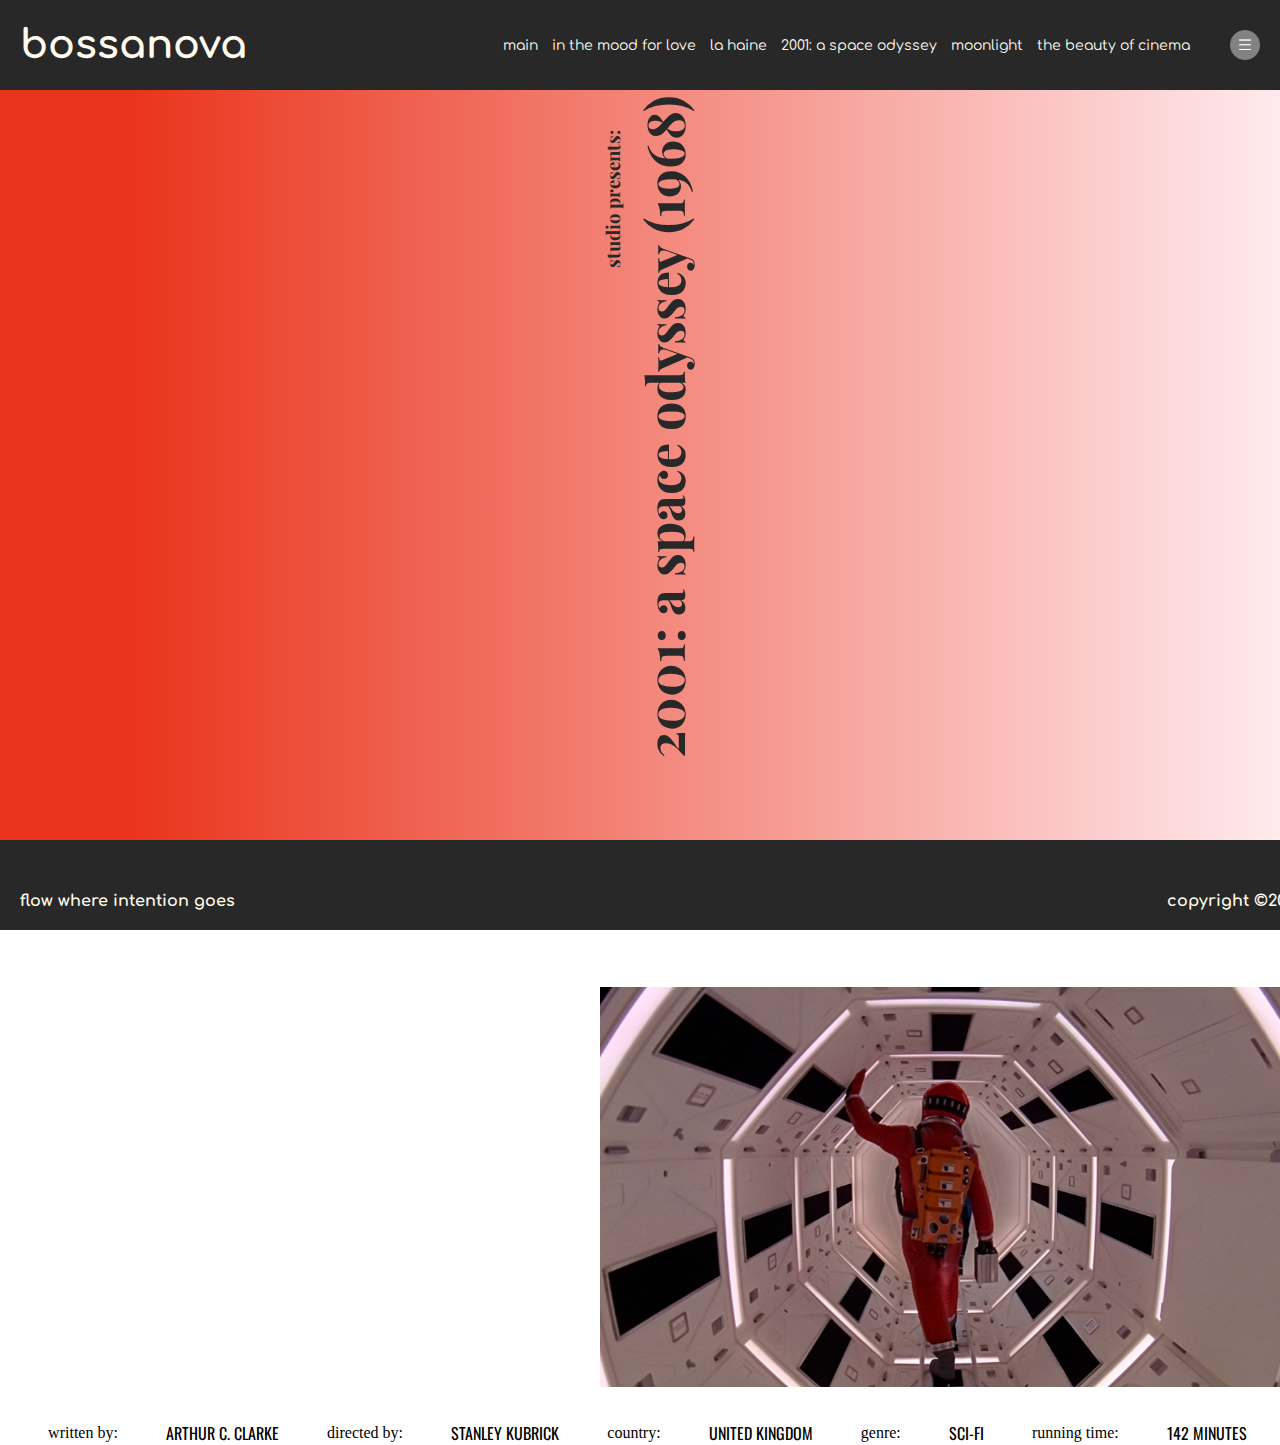
==== subpaginas/2001-a-space-odyssey.html @ 53d13701 "sincronizaci+on con github y primer avance" ====
<!DOCTYPE html>
<html lang="en">
<head>
    <meta charset="UTF-8">
    <meta http-equiv="X-UA-Compatible" content="IE=edge">
    <meta name="viewport" content="width=device-width, initial-scale=1.0">
    <link rel="stylesheet" href="../estilos/style.css">
    <title>2001: a space odyssey</title>
</head>
<body>
    <header>
            <div class="navbar__secondary">
                <h1 class="logotipo">bossanova</h1>
                <nav>
                    <ul class="items">
                        <li><a href="../index.html">main</a></li>
                        <li><a href="./in-the-mood-for-love.html">in the mood for love</a></li>
                        <li><a href="./la-haine.html">la haine</a></li>
                        <li><a href="./2001-a-space-odyssey.html">2001: a space odyssey</a></li>
                        <li><a href="./moonlight.html">moonlight</a></li>
                        <li><a href="./the-beauty-of-cinema.html">the beauty of cinema</a></li>
                    </ul>
                </nav>
                <img src="../multimedia/menu.png" class="menu-icon">
            </div>
    </header>
    <main>
        <div class="container_2001">
            <div class="text">
                <h3 class="studio-presents3">studio presents:</h3>
                <h3 class="movie-title">2001: a space odyssey (1968)</h3>
                <img class="img" src="../multimedia/frame2.2001.png">
            </div>
            <div class="info">
                <p class="writtenby">
                    written by:                  
                </p>
                <p class="answer1">
                    ARTHUR C. CLARKE                      
                </p>
                <p class="directedby">
                    directed by:                      
                </p>
                <p class="answer2">
                    STANLEY KUBRICK                     
                </p>
                <p class="country">
                    country:                       
                </p>
                <p class="answer3">
                    UNITED KINGDOM                     
                </p>
                <p class="genre">
                    genre:                      
                </p>
                <p class="answer4">
                   SCI-FI                     
                </p>
                <p class="runningtime">
                   running time:                       
                </p>
                <p class="answer5">
                    142 MINUTES                       
                </p>
            </div>
        </div>
    </main>
    <footer>
        <div class="footer">
            <h4 class="flow">flow where intention goes</h4>
            <h4 class="copy">copyright ©2023 bossanova</h4>
        </div>
    </footer>
</body>
</html>
---- estilos/style.css ----
@import url('https://fonts.googleapis.com/css2?family=Cabin:wght@500&family=Comfortaa:wght@600;700&display=swap');
@import url('https://fonts.googleapis.com/css2?family=Alexandria:wght@900&family=Oswald:wght@500&family=Playfair+Display&display=swap');

*{
    padding: 0;
    margin: 0;
    ;
 }

.container {
  width: 100%;
  height: 100vh;
  background-image: linear-gradient(rgba(130, 134, 240, 0.676),rgba(0, 0, 0, 0.7)), url(../multimedia/inicio.jpg);
  background-position: center;
  background-size: cover;
  box-sizing: border-box;
  font-family: Comfortaa, cursive;
}

/*header principal*/
.navbar {
    align-items: center;
    display: flex;
    height: 90px;
    background-color: rgba(9, 9, 10, 0.194);
    width: 100%;
}   

.logotipo {
    cursor: pointer;
    text-decoration: none;
    color:rgb(255, 252, 239);
    font-weight: bold;
    font-size: 40px;
    margin-left: 20px;
}    

.menu-icon {
    width: 30px;
    cursor: pointer;
    margin-left: 40px;
    margin-right: 20px;
}    

nav {
    flex: 1;
    text-align: right;
}    

.items, li {
    margin-left: 10px;
    list-style: none;
    display: inline-block;
}    

.items, li, a {
    text-decoration: none;
    color:rgb(255, 252, 239);
    font-size: 14px;
    cursor: pointer;
}    

.row {
    display: flex;
    align-items: center;
    height: 68%;
    
}

.column {
    flex-basis: 50%;  
    padding-top: 130px; 
}

.columna {
    flex-basis: 50%;
    display: flex;
    flex-direction: row;
    flex-wrap: wrap; 
    padding-top: 130px; 
    margin-left: 40px;
}

.first-verse {
    display: flex;
    flex-basis: 10%; 
    font-size: 16px;
    color:rgb(255, 252, 239); 
    line-height: 20px; 
    padding-right: 100px;
    padding-left: 8%;
}

h2 {
    font-size: 95px;
    color:rgb(255, 252, 239);
    padding-bottom: 30px;
    padding-top: 50px;
    padding-right: 30px;
    padding-left: 8%;
}

button, .button {
    width: 280px;
    height: 40px;
    color: rgb(0, 0, 0);
    font-size: 20px;
    background-color: rgb(255, 250, 234);
    border: 0px;
    border-radius: 40px;
    outline: none;
    margin-top: 30px;
    cursor: pointer;
    font-family: Comfortaa, cursive;
    margin-left: 8%;
}

.movie-card {
   width: 250px;
   height: 300px;
   display: inline-block;
   border-radius: 30px;
   padding: 15px 25px;
   box-sizing: border-box;
   cursor: pointer;
   margin: 10px 20px;
   background-image: url(../multimedia/inthemoddforlove.jpg);
   background-position: center bottom;
   background-size: cover;
   transition: transform 0.5s;
}

.card1 {
    background-image: linear-gradient(rgba(0, 0, 0, 0.379),rgba(255, 111, 0, 0.53)), url(../multimedia/inthemoddforlove.jpg);
}

.card2 {
    background-image: linear-gradient(rgba(0, 0, 0, 0.379),rgba(110, 110, 110, 0.651)),   url(../multimedia/lhaine.jpg);
}

.card3 {
    background-image: linear-gradient(rgba(0, 0, 0, 0.379),rgba(119, 23, 23, 0.553)),  url(../multimedia/2001.jpg)
}

.card4 {
    background-image: linear-gradient(rgba(0, 0, 0, 0.379),rgba(76, 12, 144, 0.694)), url(../multimedia/moonlight.jpg);
}

.movie-card:hover {
    transform: translateY(-15px);
}

.container__itmfl {
    width: 100%;
    height: 100vh;
    background-image: linear-gradient(rgba(56, 209, 117, 0.959),rgba(0, 0, 0, 0.7)), url(../multimedia/inicio.jpg);
    background-position: center;
    background-size: cover;
    padding-left: 8%;
    padding-right: 8%;
    box-sizing: border-box;
    font-family: Comfortaa, cursive;
}

  /*header secundario*/
.navbar__secondary {
    align-items: center;
    display: flex;
    height: 90px;
    background-color: rgb(40, 40, 40);
    width: 100%;
    height: 90px;
    width: 100%;
    position: relative;
    font-family: Comfortaa, cursive;
}

  /*estructura in the mood for love*/
.container_itmfl {
   background: rgba(213,113,22,255);
   background: linear-gradient(90deg, rgba(213,113,22,255) 10%, rgba(170,0,3,255) 100%);
   height: 750px;
   width: 100%;
}

.text {
    font-family: Playfair Display, serif;
    margin-left: 600px;
    position: relative;
}

.studio-presents1 {
    color: rgb(40, 40, 40);
    position: relative;
    display: inline-block;
    writing-mode: vertical-lr;
    transform: rotate(-180deg);
    position: relative;
    margin-bottom: 475px;
}


.movie-title {
    color: rgb(40, 40, 40);
    font-size: 52px;
    position: relative;
    display: inline-block;
    writing-mode: vertical-lr;
    transform: rotate(-180deg);
    position: relative;
    margin-top: 5px;
}

.text .img {
    width: 690px;
    height: 400px;
    position: relative;
    top: 0;
    right: 0;
}

.info {
    display: flex;
    justify-content: space-evenly;
    margin-top: 30px;
}

.writtenby {
    display: inline-block;
    font-family: 'Times New Roman', Times, serif;
    margin-top: 3px;
    padding: 0px 15px;
}

.answer1 {
    display: inline-block;
    font-family: Oswald, sans-serif;
}
 
.directedby {
    display: inline-block;
    font-family: 'Times New Roman', Times, serif;
    margin-top: 3px;
    padding: 0px 15px;
}

.answer2 {
    display: inline-block;
    font-family: Oswald, sans-serif;
}

.country {
    display: inline-block;
    font-family: 'Times New Roman', Times, serif;
    margin-top: 3px;
    padding: 0px 15px;
}

.answer3 {
    display: inline-block;
    font-family: Oswald, sans-serif;
}

.genre {
    display: inline-block;
    font-family: 'Times New Roman', Times, serif;
    margin-top: 3px;
    padding: 0px 15px;
}

.answer4 {
    display: inline-block;
    font-family: Oswald, sans-serif;
}

.runningtime {
    display: inline-block;
    font-family: 'Times New Roman', Times, serif;
    margin-top: 3px;
    padding: 0px 15px;
}

.answer5 {
    display: inline-block;
    font-family: Oswald, sans-serif;
}

/*footer*/

.footer {
    background-color: rgb(40, 40, 40);
    height: 90px;
    width: 1423px;
    font-family: Comfortaa, cursive;
    color: rgba(255,250,234,1);
    display: flex;
    justify-content: space-between;
    align-items: flex-end;
}


h4 {
    display: inline-block;
    padding-bottom: 20px;
    margin-left: 20px;
    margin-right: 20px;
}

/*estructura la haine*/

.container_lhaine {
    background: rgb(104, 104, 104);
    background: linear-gradient(90deg, rgb(104, 104, 104) 10%, rgba(255,250,234,1) 100%);
    height: 750px;
    width: 100%;
 }

 .studio-presents2 {
    color: rgb(40, 40, 40);
    position: relative;
    display: inline-block;
    writing-mode: vertical-lr;
    transform: rotate(-180deg);
    position: relative;
    margin-bottom: 175px;
}

.text .img {
    width: 690px;
    height: 400px;
    position: relative;
    top: 0;
    right: 0;
    margin-top: 225px;
}

/*estructura 2001*/

.container_2001 {
    background: rgb(234, 52, 27);
    background: linear-gradient(90deg, rgb(234, 52, 27) 10%, rgba(255,234,238,255) 100%);
    height: 750px;
    width: 100%;
 }

.studio-presents3 {
    color: rgb(40, 40, 40);
    position: relative;
    display: inline-block;
    writing-mode: vertical-lr;
    transform: rotate(-180deg);
    position: relative;
    margin-bottom: 490px;
}

/*estructura moonlight*/

.container_moon {
    background: rgb(180,236,208);
    background: linear-gradient(90deg, rgb(180,236,208) 10%, rgb(109,144,129) 100%);
    height: 750px;
    width: 100%;
 }

 .studio-presents4 {
    color: rgb(40, 40, 40);
    position: relative;
    display: inline-block;
    writing-mode: vertical-lr;
    transform: rotate(-180deg);
    position: relative;
    margin-bottom: 240px;
}
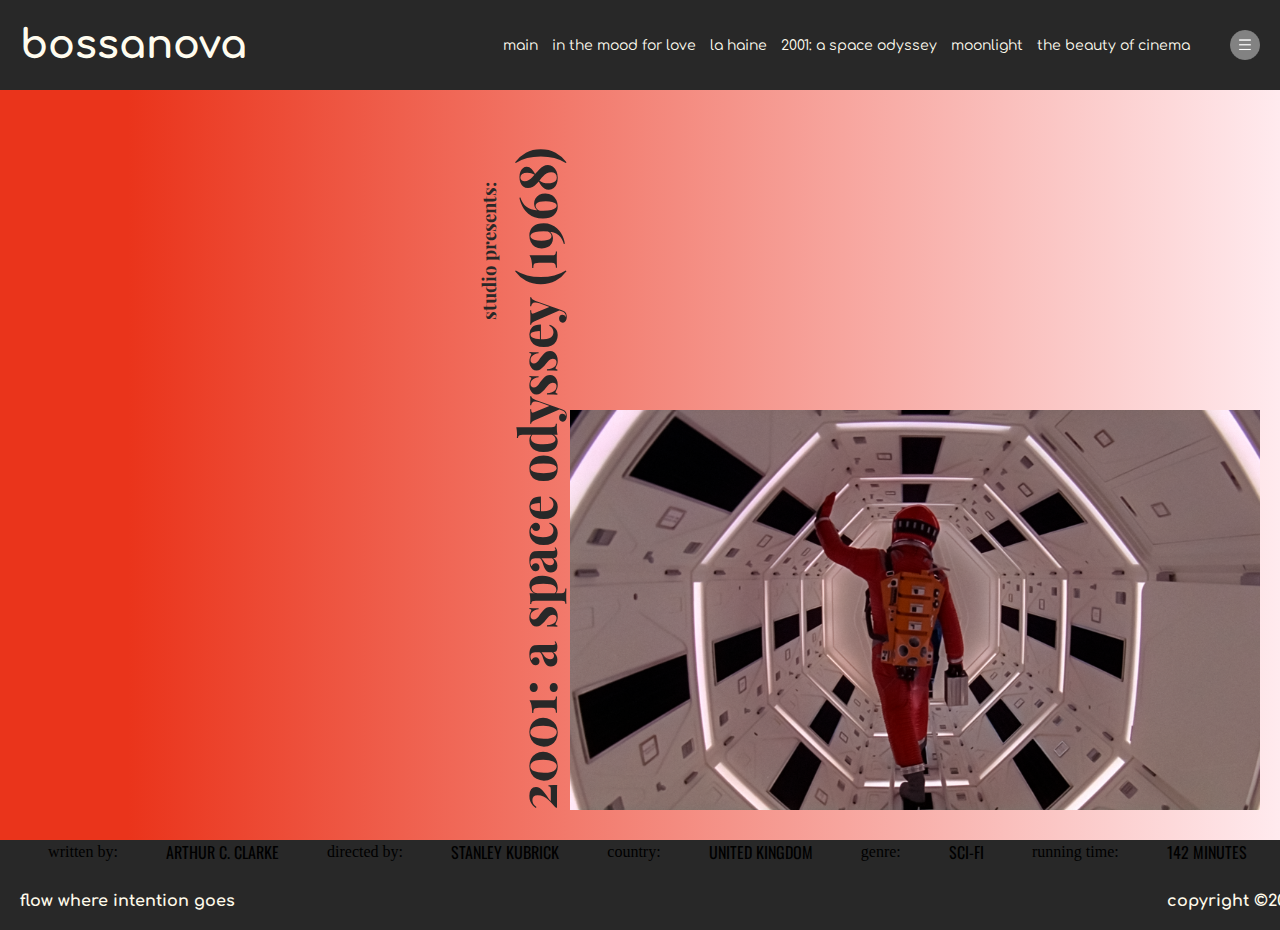
==== commit ae6b1b49: "correción de martin" ====
--- a/subpaginas/2001-a-space-odyssey.html
+++ b/subpaginas/2001-a-space-odyssey.html
@@ -8,68 +8,64 @@
     <title>2001: a space odyssey</title>
 </head>
 <body>
-    <header>
-            <div class="navbar__secondary">
-                <h1 class="logotipo">bossanova</h1>
-                <nav>
-                    <ul class="items">
-                        <li><a href="../index.html">main</a></li>
-                        <li><a href="./in-the-mood-for-love.html">in the mood for love</a></li>
-                        <li><a href="./la-haine.html">la haine</a></li>
-                        <li><a href="./2001-a-space-odyssey.html">2001: a space odyssey</a></li>
-                        <li><a href="./moonlight.html">moonlight</a></li>
-                        <li><a href="./the-beauty-of-cinema.html">the beauty of cinema</a></li>
-                    </ul>
-                </nav>
-                <img src="../multimedia/menu.png" class="menu-icon">
-            </div>
+    <header class="navbar__secondary">
+        <h1 class="logotipo">bossanova</h1>
+        <nav>
+            <ul class="items">
+                <li><a href="../index.html">main</a></li>
+                <li><a href="./in-the-mood-for-love.html">in the mood for love</a></li>
+                <li><a href="./la-haine.html">la haine</a></li>
+                <li><a href="./2001-a-space-odyssey.html">2001: a space odyssey</a></li>
+                <li><a href="./moonlight.html">moonlight</a></li>
+                <li><a href="./the-beauty-of-cinema.html">the beauty of cinema</a></li>
+            </ul>
+        </nav>
+        <img src="../multimedia/menu.png" class="menu-icon">
     </header>
-    <main>
-        <div class="container_2001">
-            <div class="text">
+    <main class="container_2001">
+        <div class="text">
+            <div class="new">
                 <h3 class="studio-presents3">studio presents:</h3>
                 <h3 class="movie-title">2001: a space odyssey (1968)</h3>
                 <img class="img" src="../multimedia/frame2.2001.png">
             </div>
-            <div class="info">
-                <p class="writtenby">
-                    written by:                  
-                </p>
-                <p class="answer1">
-                    ARTHUR C. CLARKE                      
-                </p>
-                <p class="directedby">
-                    directed by:                      
-                </p>
-                <p class="answer2">
-                    STANLEY KUBRICK                     
-                </p>
-                <p class="country">
-                    country:                       
-                </p>
-                <p class="answer3">
-                    UNITED KINGDOM                     
-                </p>
-                <p class="genre">
-                    genre:                      
-                </p>
-                <p class="answer4">
-                   SCI-FI                     
-                </p>
-                <p class="runningtime">
-                   running time:                       
-                </p>
-                <p class="answer5">
-                    142 MINUTES                       
-                </p>
-            </div>
+        </div>
+        <div class="info">
+            <p class="writtenby">
+                written by:                  
+            </p>
+            <p class="answer1">
+                ARTHUR C. CLARKE                      
+            </p>
+            <p class="directedby">
+                directed by:                      
+            </p>
+            <p class="answer2">
+                STANLEY KUBRICK                     
+            </p>
+            <p class="country">
+                country:                       
+            </p>
+            <p class="answer3">
+                UNITED KINGDOM                     
+            </p>
+            <p class="genre">
+                genre:                      
+            </p>
+            <p class="answer4">
+                SCI-FI                     
+            </p>
+            <p class="runningtime">
+                running time:                       
+            </p>
+            <p class="answer5">
+                142 MINUTES                       
+            </p>
         </div>
     </main>
-    <footer>
-        <div class="footer">
-            <h4 class="flow">flow where intention goes</h4>
-            <h4 class="copy">copyright ©2023 bossanova</h4>
-        </div>
+    <footer class="footer">
+        <h4 class="flow">flow where intention goes</h4>
+        <h4 class="copy">copyright ©2023 bossanova</h4>
     </footer>
 </body>
 </html>--- a/estilos/style.css
+++ b/estilos/style.css
@@ -4,11 +4,10 @@
 *{
     padding: 0;
     margin: 0;
-    ;
+    box-sizing: border-box;
  }
 
-.container {
-  width: 100%;
+.container { 
   height: 100vh;
   background-image: linear-gradient(rgba(130, 134, 240, 0.676),rgba(0, 0, 0, 0.7)), url(../multimedia/inicio.jpg);
   background-position: center;
@@ -23,7 +22,6 @@
     display: flex;
     height: 90px;
     background-color: rgba(9, 9, 10, 0.194);
-    width: 100%;
 }   
 
 .logotipo {
@@ -64,12 +62,11 @@
     display: flex;
     align-items: center;
     height: 68%;
-    
+    padding-top: 130px;
 }
 
 .column {
     flex-basis: 50%;  
-    padding-top: 130px; 
 }
 
 .columna {
@@ -77,7 +74,6 @@
     display: flex;
     flex-direction: row;
     flex-wrap: wrap; 
-    padding-top: 130px; 
     margin-left: 40px;
 }
 
@@ -185,8 +181,7 @@
 
 .text {
     font-family: Playfair Display, serif;
-    margin-left: 600px;
-    position: relative;
+    height: 80vh;
 }
 
 .studio-presents1 {
@@ -196,27 +191,31 @@
     writing-mode: vertical-lr;
     transform: rotate(-180deg);
     position: relative;
-    margin-bottom: 475px;
+    
 }
 
 
 .movie-title {
     color: rgb(40, 40, 40);
     font-size: 52px;
-    position: relative;
-    display: inline-block;
-    writing-mode: vertical-lr;
-    transform: rotate(-180deg);
-    position: relative;
+    display: inline-block;
+    writing-mode: vertical-lr;
+    transform: rotate(-180deg);
     margin-top: 5px;
 }
 
 .text .img {
     width: 690px;
     height: 400px;
-    position: relative;
-    top: 0;
-    right: 0;
+    margin-top: 0px;
+}
+
+.new {
+   display: flex;
+   justify-content: flex-end;
+   height: 100%;
+   align-items: flex-end;
+   margin-right: 20px; 
 }
 
 .info {
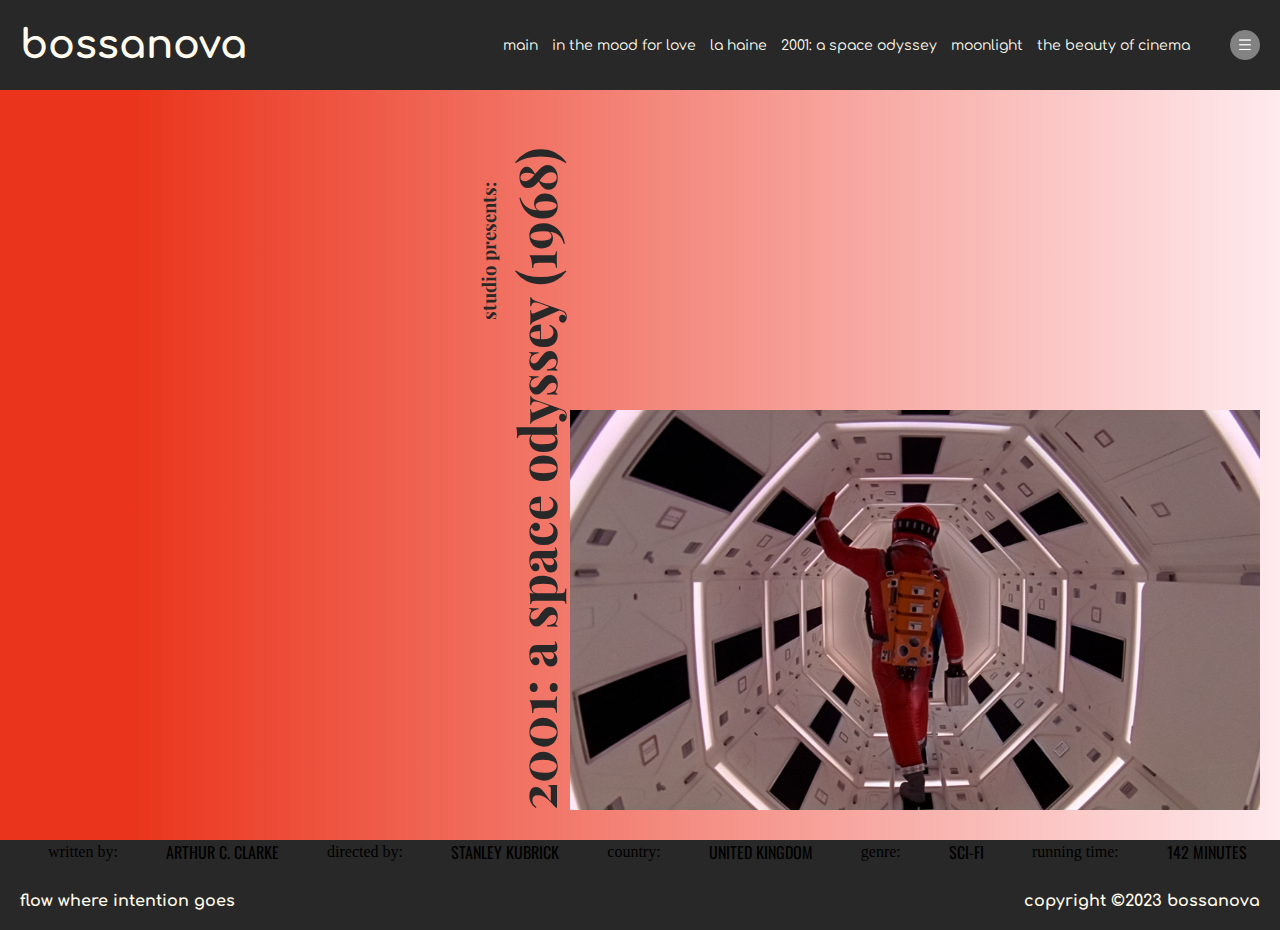
==== commit ec1b52c6: "PreEntrega2Arroyo" ====
--- a/subpaginas/2001-a-space-odyssey.html
+++ b/subpaginas/2001-a-space-odyssey.html
@@ -9,7 +9,7 @@
 </head>
 <body>
     <header class="navbar__secondary">
-        <h1 class="logotipo">bossanova</h1>
+        <h1 class="logotipo logotipo3">bossanova</h1>
         <nav>
             <ul class="items">
                 <li><a href="../index.html">main</a></li>
--- a/estilos/style.css
+++ b/estilos/style.css
@@ -33,6 +33,16 @@
     margin-left: 20px;
 }    
 
+.animate__animated .animate__fadeIn  {
+    --animate-duration: 3s;
+}    
+
+.logotipo:hover {
+    color: rgb(0, 30, 76);
+    transition: all 0.2s linear;
+ }    
+ 
+
 .menu-icon {
     width: 30px;
     cursor: pointer;
@@ -56,9 +66,15 @@
     color:rgb(255, 252, 239);
     font-size: 14px;
     cursor: pointer;
+    transition: color 0.2s linear;
 }    
 
-.row {
+.items, li, .anavbar:hover {
+   color: rgb(164, 200, 255);
+   transition: all 0.2s linear;
+}    
+
+.row1 {
     display: flex;
     align-items: center;
     height: 68%;
@@ -96,7 +112,7 @@
     padding-left: 8%;
 }
 
-button, .button {
+button, .adelbutton {
     width: 280px;
     height: 40px;
     color: rgb(0, 0, 0);
@@ -109,6 +125,25 @@
     cursor: pointer;
     font-family: Comfortaa, cursive;
     margin-left: 8%;
+    transition: all 0.4s linear;
+}
+
+.button 
+{
+    color: rgb(0, 0, 0);
+    font-size: 20px;
+    transition: all 0.4s linear;
+}
+
+.button:hover {
+    color:rgb(255, 250, 234);
+    background-color: rgb(229, 110, 31) ;
+    transition: all 0.4s linear;
+}
+
+button:hover, .adelbutton:hover {
+    background-color: rgb(229, 110, 31);
+    transition: all 0.4s linear;
 }
 
 .movie-card {
@@ -165,8 +200,6 @@
     height: 90px;
     background-color: rgb(40, 40, 40);
     width: 100%;
-    height: 90px;
-    width: 100%;
     position: relative;
     font-family: Comfortaa, cursive;
 }
@@ -289,7 +322,7 @@
 .footer {
     background-color: rgb(40, 40, 40);
     height: 90px;
-    width: 1423px;
+    width: 100%;
     font-family: Comfortaa, cursive;
     color: rgba(255,250,234,1);
     display: flex;
@@ -330,7 +363,6 @@
     position: relative;
     top: 0;
     right: 0;
-    margin-top: 225px;
 }
 
 /*estructura 2001*/
@@ -371,6 +403,334 @@
     margin-bottom: 240px;
 }
 
-
-
-
+/*main mobile*/
+
+@media screen and (max-width:600px) {
+
+    .navbar {
+        align-items: center;
+        display: flex;
+        height: auto;
+        background-color: rgba(9, 9, 10, 0.194);
+    }   
+
+    .menu-icon {
+        width: 20px;
+        cursor: pointer;
+        margin-left: 40px;
+        margin-right: 20px;
+    }    
+
+    .column {
+        flex-basis: 100%; 
+        display: flex;
+        flex-direction: column;
+        position: absolute;
+        margin-bottom: 410px;
+    }    
+
+    
+     .button, .adelbutton {
+        text-align: center;
+        padding-right: 34.5px ; 
+    }    
+
+    button, .adelbutton {
+        width: 140px;
+        height: 20px;
+        color: rgb(0, 0, 0);
+        font-size: 10px;
+        background-color: rgb(255, 250, 234);
+        border: 0px;
+        border-radius: 20px;
+        outline: none;
+        margin-top: 8px;
+        cursor: pointer;
+        font-family: Comfortaa, cursive;
+        margin-left: 33%;
+        transition: all 0.4s linear;
+    }
+
+    .first-verse {
+        display: flex;
+        flex-basis: 80%; 
+        font-size: 12px;
+        color:rgb(255, 252, 239); 
+        line-height: 20px; 
+        padding-right: 20px;
+        padding-left: 8%;
+        text-align: center;
+    }
+
+    h2 {
+        font-size: 60px;
+        color:rgb(255, 252, 239);
+        padding-bottom: 8px;
+        padding-top: 13px;
+        padding-right: 8px;
+        padding-left: 8%;
+        text-align:center;
+    }
+
+    .columna {
+        flex-basis: 100%;
+        display: flex;
+        flex-direction: column;
+        margin-left: 10px;
+        padding-top: 300px;
+    }
+    
+    .movie-card {
+        width: 200px;
+        height: 230px;
+        display: flex;
+        flex-direction: column;
+        border-radius: 30px;
+        padding: 3px 5px;
+        box-sizing: border-box;
+        cursor: pointer;
+        margin: 2px 4px;
+        background-position: center bottom;
+        background-size: cover;
+        transition: transform 0.5s;
+        margin-left: 42%;
+     }
+
+     .card1 {
+        margin-top: 570px;
+     }
+
+     .card2 {
+        background-position: center;
+     } 
+
+     .card1 {
+        background-position: center;
+     }
+
+     .menu-icon {
+       display: none;
+    }   
+
+    .navbar {
+        align-items: center;
+        flex-direction: column;
+        justify-content: flex-start ;
+        display: flex;
+        height: 110px;
+        width: 100%;
+        position: relative;
+    }
+
+    .container { 
+        height: 100vh;
+        background-image: linear-gradient(rgba(130, 134, 240, 0.676),rgba(0, 0, 0, 0.7)), url(../multimedia/inicio.jpg);
+        background-position: center;
+        background-size: repeat;
+      }
+}
+
+.flex-father {
+    width: 100%;
+    display: flex;
+    flex-direction: row;
+    align-items: center;
+    justify-content: flex-end;
+ } 
+
+ .flex-father2 {
+    width: 100%;
+    display: flex;
+    flex-direction: row;
+    align-items: center;
+    justify-content: center;
+ } 
+
+ .flex-father3 {
+    width: 400px;
+    display: flex;
+    flex-direction: row;
+    align-items: center;
+    justify-content: center;
+ } 
+
+ .blockquote {
+    margin-top: 50px;
+    text-align: center;
+    font-family: Comfortaa, cursive;
+    font-size: 14px;
+    color: rgba(255,250,234,1);
+    margin-left: 45px;
+    text-align: justify;
+ } 
+
+ .blockquote-footer {
+    text-align: center;
+    font-family: Comfortaa, cursive;
+    font-size: 10px;
+    padding-top: 10px;
+    color: rgba(255,250,234,1);
+    margin-left: 45px;
+ }
+
+.cuadrado:last-child {
+    margin-right: 45px;
+ }   
+
+ .cuadrado{
+    margin-top: 45px;
+    width: 25px;
+    height: 25px;
+ }   
+
+.cuadrado1 {
+    background-color: #fff275;
+ }   
+
+ .cuadrado2 {
+    background-color: #ff8c42;
+ }  
+
+ .cuadrado3 {
+    background-color: #FF3C38;
+ }  
+
+ .cuadrado4 {
+    background-color: #A23E48;
+ }  
+
+ .cuadrado5 {
+    background-color: #6C8EAD;
+ }  
+
+ .cuadrado6 {
+    background-color: rgb(68, 173, 234);
+ }  
+
+ .body-tboc {
+    background: rgb(0,0,0);
+    background: linear-gradient(0deg, rgba(0,0,0,1) 41%, rgba(40,40,40,1) 100%);
+ }  
+
+ .flow1, .copy1 {
+    font-size: 14px;
+ }  
+
+ .video  {
+    margin-bottom: 20px;
+ }  
+
+/*main the beauty of cinema y header secundario mobile*/
+
+ @media screen and (max-width:600px) {
+    .video {
+        width:  360px;
+        height: 203px;
+        margin-left: 50px;
+     }  
+
+     .cuadrado{
+        margin-top: 65px;
+        width: 15px;
+        height: 15px;
+     }  
+
+     .cuadrado:first-child{
+        margin-left: 25px;
+     }  
+
+     .flex-father {
+        width: 100%;
+        display: flex;
+        flex-direction: row;
+        align-items: top;
+        justify-content: center;
+        margin-left: 30px;
+     } 
+
+     .footer {
+        font-size: 12px;
+        text-align: center;
+        flex-direction: row;
+        width: 390px;
+     } 
+
+     .flow, .copy {
+        justify-items: center;
+        align-items: flex-end;
+        margin-right: 20px;
+        margin-top: 20px;
+     } 
+
+     .navbar__secondary {
+        align-items: center;
+        flex-direction: column;
+        justify-content: flex-start ;
+        display: flex;
+        height: 90px;
+        background-color: rgb(40, 40, 40);
+        width: 100%;
+    }
+
+    nav {
+        flex: 1;
+        text-align: center;
+    }    
+    
+    .items, li {
+        list-style: none;
+        display: inline-block;
+        margin-bottom: 10px;
+    }    
+
+    .navbar {
+        align-items: center;
+        display: flex;
+        height: 120px;
+        width: auto;
+        background-color: rgba(9, 9, 10, 0.194);
+        padding-bottom: 50px;
+    }   
+
+    .logotipo {
+        cursor: pointer;
+        text-decoration: none;
+        color:rgb(255, 252, 239);
+        font-weight: bold;
+        font-size: 40px;
+        margin-left: 3px;
+        margin-top: 10px;
+    }    
+
+    .mobile {
+        display: flex;
+        flex-direction: row; 
+        position: absolute;  
+    }  
+ }
+
+ .logotipo1:hover {
+    color: rgb(159, 64, 38);
+    transition: all 0.2s linear;
+}    
+
+.logotipo2:hover {
+    color: rgb(231, 245, 43);
+    transition: all 0.2s linear;
+}   
+
+.logotipo3:hover {
+    color: rgb(61, 213, 216);
+    transition: all 0.2s linear;
+}   
+
+.logotipo4:hover {
+    color: rgb(237, 77, 18);
+    transition: all 0.2s linear;
+}   
+
+.logotipo5:hover {
+    color: rgb(0, 0, 0);
+    transition: all 0.2s linear;
+}   
+
